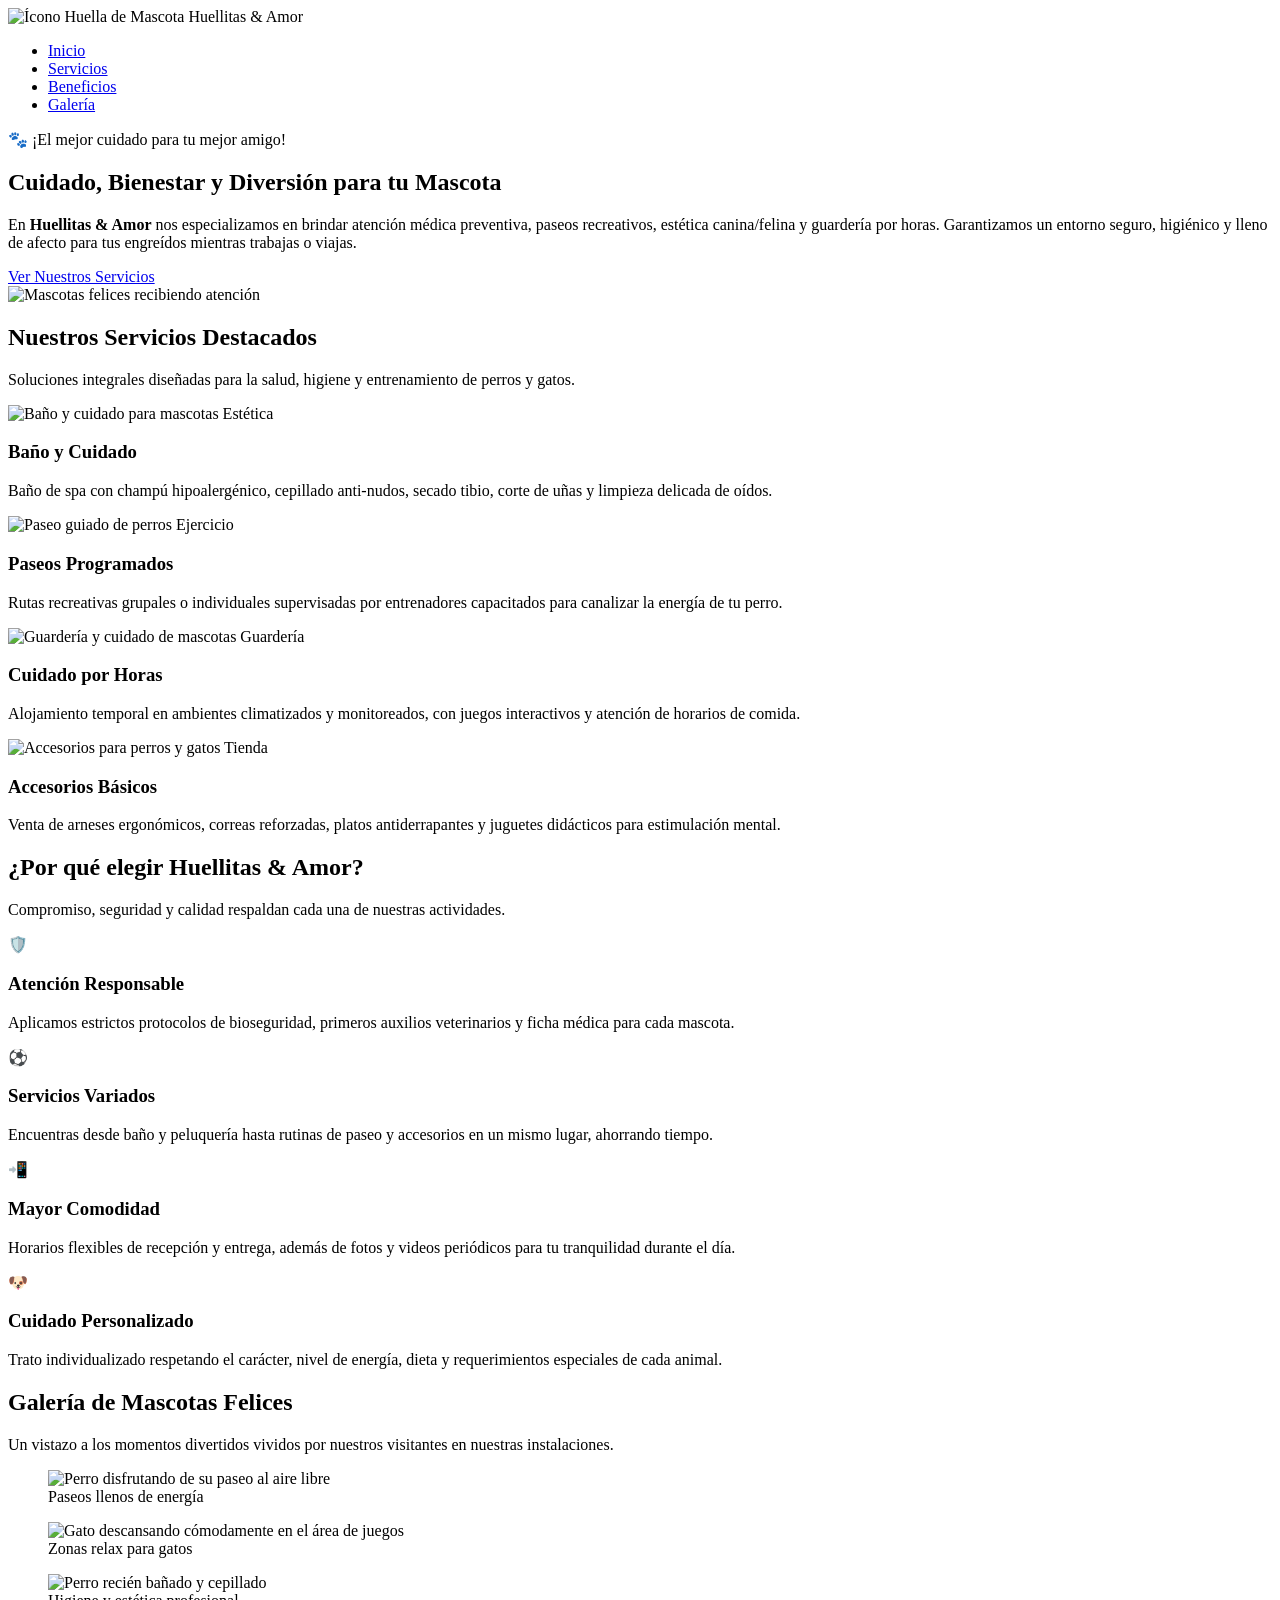
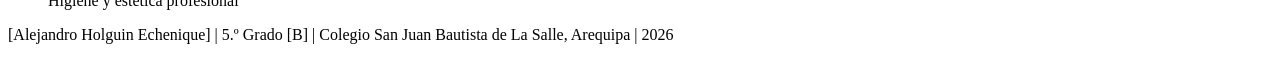
==== index.html @ 1573db3b "Rename PATITAS FELICES_.html to index.html" ====
<!DOCTYPE html>
<html lang="es">
<head>
    <meta charset="UTF-8">
    <meta name="viewport" content="width=device-width, initial-scale=1.0">
    <title>Huellitas & Amor - Servicios Integrales para Mascotas</title>
    <!-- Vinculación del archivo CSS externo -->
    <link rel="stylesheet" href="css/PATIAS FELICES_.css">
</head>
<body>

    <!-- 1. ENCABEZADO Y NAVEGACIÓN -->
    <header class="header-principal">
        <div class="logo-contenedor">
            <!-- 2. Ícono de la identidad del emprendimiento -->
            <img src="img/icono perro.png" alt="Ícono Huella de Mascota" class="icono-marca">
            <span class="nombre-marca">Huellitas & Amor</span>
        </div>
        
        <!-- 3. Menú de navegación con estilo diferenciado -->
        <nav class="menu-navegacion">
            <ul>
                <li><a href="#inicio" class="activo">Inicio</a></li>
                <li><a href="#servicios">Servicios</a></li>
                <li><a href="#beneficios">Beneficios</a></li>
                <li><a href="#galeria">Galería</a></li>
            </ul>
        </nav>
    </header>

    <main>
        <!-- 4. TÍTULO PRINCIPAL Y 5. SECCIÓN HERO -->
        <section id="inicio" class="seccion-hero">
            <div class="hero-contenido">
                <span class="badge-bienvenida">🐾 ¡El mejor cuidado para tu mejor amigo!</span>
                <h1>Cuidado, Bienestar y Diversión para tu Mascota</h1>
                <p>En <strong>Huellitas & Amor</strong> nos especializamos en brindar atención médica preventiva, paseos recreativos, estética canina/felina y guardería por horas. Garantizamos un entorno seguro, higiénico y lleno de afecto para tus engreídos mientras trabajas o viajas.</p>
                <a href="#servicios" class="boton-hero">Ver Nuestros Servicios</a>
            </div>
            <div class="hero-imagen-container">
                <img src="img/perro.jpg" alt="Mascotas felices recibiendo atención" class="imagen-hero">
            </div>
        </section>

        <!-- 6. BODY - SECCIÓN 1: EXACTAMENTE 4 CARDS -->
        <section id="servicios" class="seccion-servicios">
            <h2 class="titulo-seccion">Nuestros Servicios Destacados</h2>
            <p class="subtitulo-seccion">Soluciones integrales diseñadas para la salud, higiene y entrenamiento de perros y gatos.</p>
            
            <div class="contenedor-cards">
                <!-- Card 1 -->
                <article class="card card-naranja">
                    <div class="card-imagen-box">
                        <img src="img/baño de perro.jpg" alt="Baño y cuidado para mascotas" class="card-imagen">
                        <span class="card-categoria">Estética</span>
                    </div>
                    <div class="card-cuerpo">
                        <h3>Baño y Cuidado</h3>
                        <p>Baño de spa con champú hipoalergénico, cepillado anti-nudos, secado tibio, corte de uñas y limpieza delicada de oídos.</p>
                    </div>
                </article>

                <!-- Card 2 -->
                <article class="card card-turquesa">
                    <div class="card-imagen-box">
                        <img src="img/perro asistencia.jpg" alt="Paseo guiado de perros" class="card-imagen">
                        <span class="card-categoria">Ejercicio</span>
                    </div>
                    <div class="card-cuerpo">
                        <h3>Paseos Programados</h3>
                        <p>Rutas recreativas grupales o individuales supervisadas por entrenadores capacitados para canalizar la energía de tu perro.</p>
                    </div>
                </article>

                <!-- Card 3 -->
                <article class="card card-amarillo">
                    <div class="card-imagen-box">
                        <img src="img/cuidado de mascotas.webp" alt="Guardería y cuidado de mascotas" class="card-imagen">
                        <span class="card-categoria">Guardería</span>
                    </div>
                    <div class="card-cuerpo">
                        <h3>Cuidado por Horas</h3>
                        <p>Alojamiento temporal en ambientes climatizados y monitoreados, con juegos interactivos y atención de horarios de comida.</p>
                    </div>
                </article>

                <!-- Card 4 -->
                <article class="card card-morado">
                    <div class="card-imagen-box">
                        <img src="img/accseroios para perro.webp" alt="Accesorios para perros y gatos" class="card-imagen">
                        <span class="card-categoria">Tienda</span>
                    </div>
                    <div class="card-cuerpo">
                        <h3>Accesorios Básicos</h3>
                        <p>Venta de arneses ergonómicos, correas reforzadas, platos antiderrapantes y juguetes didácticos para estimulación mental.</p>
                    </div>
                </article>
            </div>
        </section>

        <!-- 7. BODY - SECCIÓN 2: BENEFICIOS O RAZONES PARA ELEGIRNOS -->
        <section id="beneficios" class="seccion-beneficios">
            <h2 class="titulo-seccion">¿Por qué elegir Huellitas & Amor?</h2>
            <p class="subtitulo-seccion">Compromiso, seguridad y calidad respaldan cada una de nuestras actividades.</p>

            <div class="grid-beneficios">
                <div class="beneficio-item b-1">
                    <div class="beneficio-icono">🛡️</div>
                    <h3>Atención Responsable</h3>
                    <p>Aplicamos estrictos protocolos de bioseguridad, primeros auxilios veterinarios y ficha médica para cada mascota.</p>
                </div>

                <div class="beneficio-item b-2">
                    <div class="beneficio-icono">⚽</div>
                    <h3>Servicios Variados</h3>
                    <p>Encuentras desde baño y peluquería hasta rutinas de paseo y accesorios en un mismo lugar, ahorrando tiempo.</p>
                </div>

                <div class="beneficio-item b-3">
                    <div class="beneficio-icono">📲</div>
                    <h3>Mayor Comodidad</h3>
                    <p>Horarios flexibles de recepción y entrega, además de fotos y videos periódicos para tu tranquilidad durante el día.</p>
                </div>

                <div class="beneficio-item b-4">
                    <div class="beneficio-icono">🐶</div>
                    <h3>Cuidado Personalizado</h3>
                    <p>Trato individualizado respetando el carácter, nivel de energía, dieta y requerimientos especiales de cada animal.</p>
                </div>
            </div>
        </section>

        <!-- 8. BODY - SECCIÓN 3: GALERÍA DE EXACTAMENTE 3 IMÁGENES -->
        <section id="galeria" class="seccion-galeria">
            <h2 class="titulo-seccion">Galería de Mascotas Felices</h2>
            <p class="subtitulo-seccion">Un vistazo a los momentos divertidos vividos por nuestros visitantes en nuestras instalaciones.</p>

            <div class="contenedor-galeria">
                <figure class="galeria-item">
                    <img src="img/perros en el aire.webp" alt="Perro disfrutando de su paseo al aire libre">
                    <figcaption>Paseos llenos de energía</figcaption>
                </figure>
                <figure class="galeria-item">
                    <img src="img/gato.jpg" alt="Gato descansando cómodamente en el área de juegos">
                    <figcaption>Zonas relax para gatos</figcaption>
                </figure>
                <figure class="galeria-item">
                    <img src="img/baño.jfif" alt="Perro recién bañado y cepillado">
                    <figcaption>Higiene y estética profesional</figcaption>
                </figure>
            </div>
        </section>
    </main>

    <!-- 9. PIE DE PÁGINA (FOOTER) -->
    <footer class="pie-pagina">
        <p>[Alejandro Holguin Echenique] | 5.º Grado [B] | Colegio San Juan Bautista de La Salle, Arequipa | 2026</p>
    </footer>

</body>
</html>
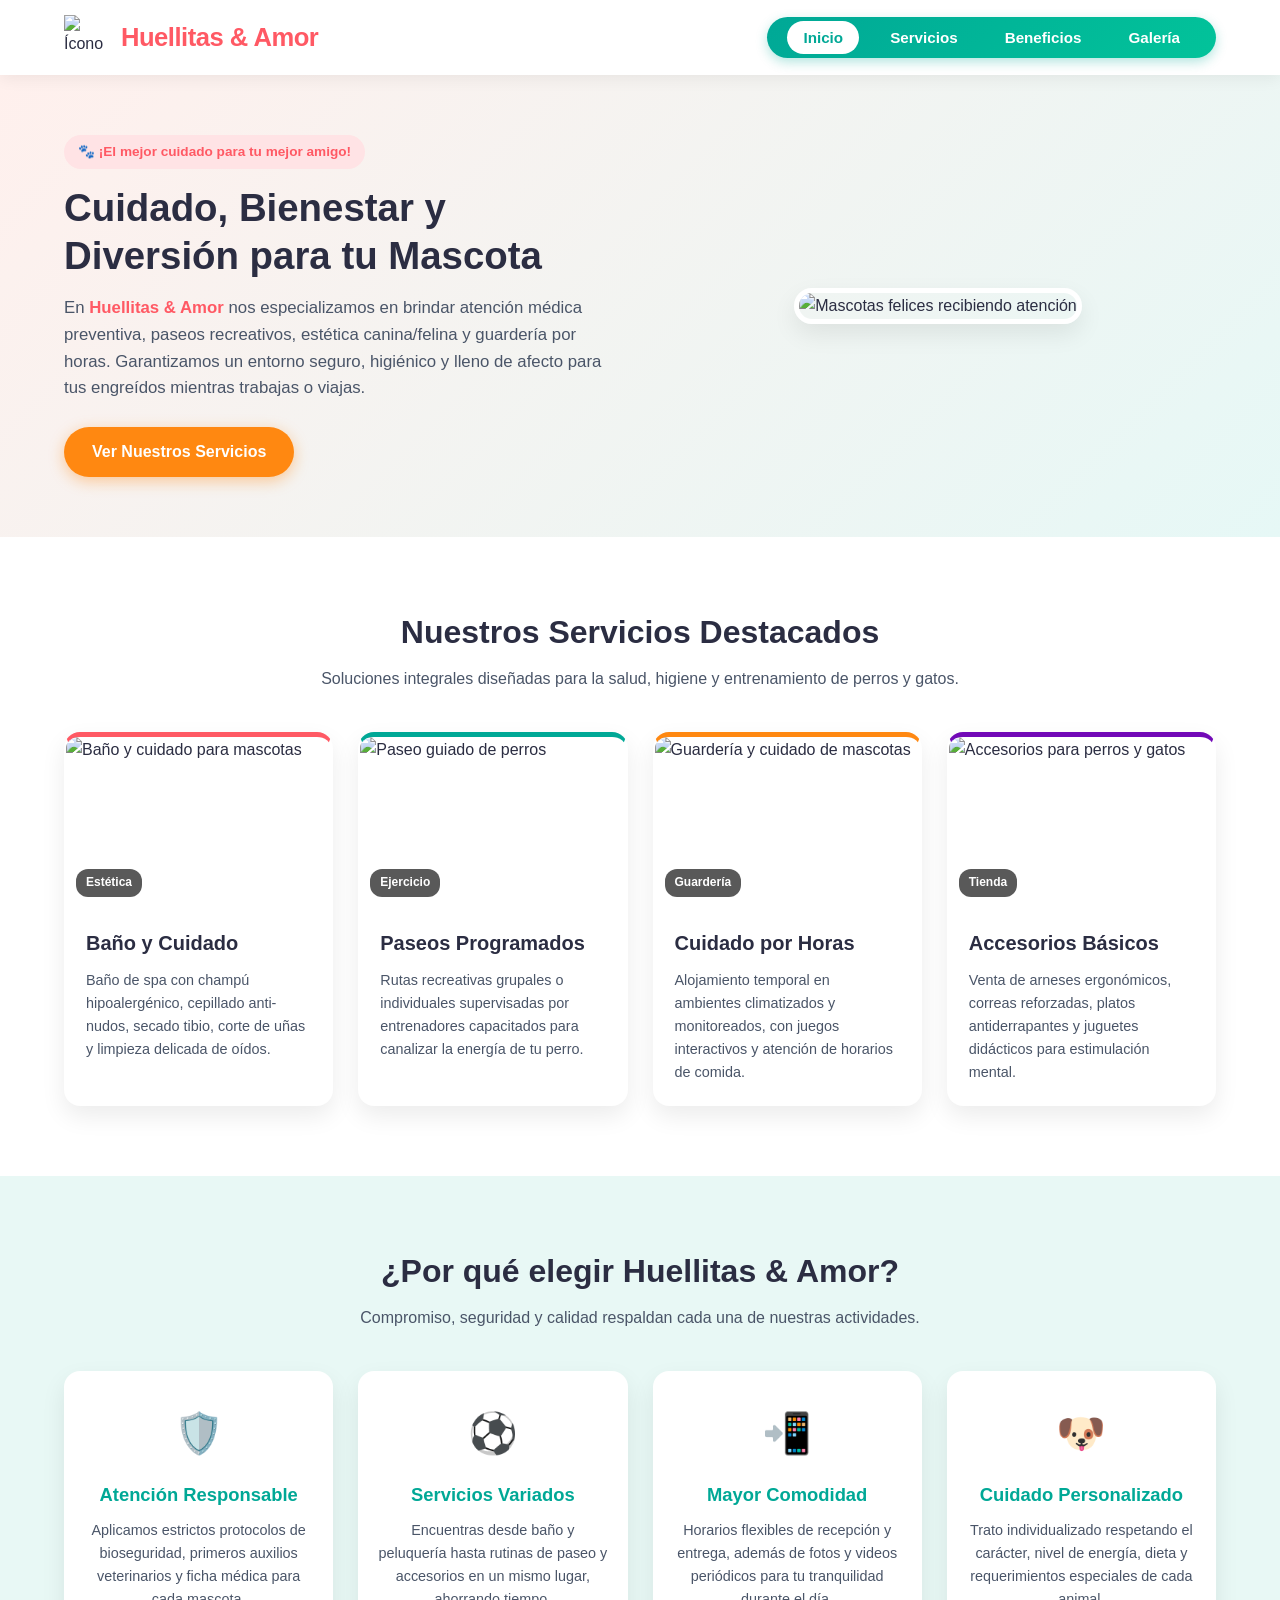
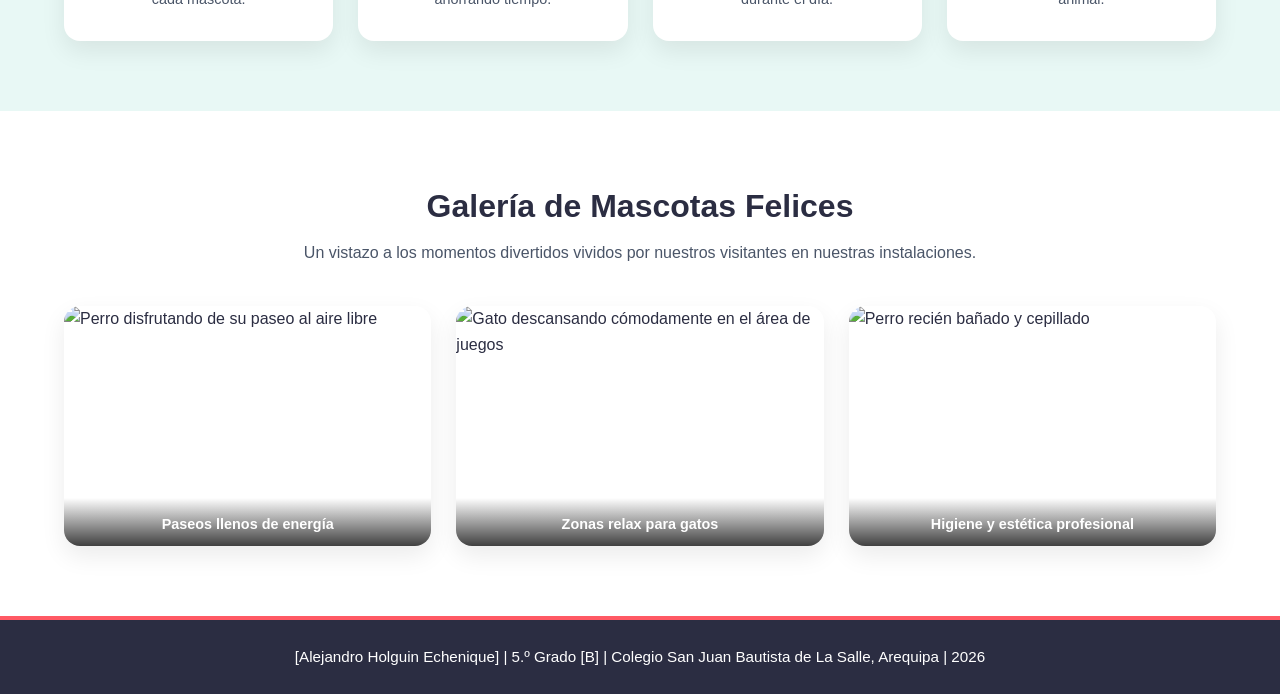
==== commit ed6eb26c: "Update index.html" ====
--- a/index.html
+++ b/index.html
@@ -5,7 +5,7 @@
     <meta name="viewport" content="width=device-width, initial-scale=1.0">
     <title>Huellitas & Amor - Servicios Integrales para Mascotas</title>
     <!-- Vinculación del archivo CSS externo -->
-    <link rel="stylesheet" href="css/PATIAS FELICES_.css">
+    <link rel="stylesheet" href="estilos.css">
 </head>
 <body>
 
--- a/estilos.css
+++ b/estilos.css
@@ -0,0 +1,350 @@
+/* ===================================================
+   HOJA DE ESTILOS PROFESIONAL - HUELLITAS & AMOR
+   Paleta de Colores Vivos para Empresa de Mascotas
+   =================================================== */
+
+/* Reset básico */
+* {
+    margin: 0;
+    padding: 0;
+    box-sizing: border-box;
+}
+
+/* Paleta de Colores Vivos y Tipografía */
+:root {
+    --color-naranja-vivo: #FF5964;
+    --color-naranja-calido: #FF8811;
+    --color-turquesa-vivo: #00A896;
+    --color-turquesa-claro: #E8F8F5;
+    --color-amarillo-sol: #F4D35E;
+    --color-morado-alegre: #7209B7;
+    --color-fondo-suave: #FAF9F6;
+    --color-blanco: #FFFFFF;
+    --color-texto-oscuro: #2B2D42;
+    --color-texto-gris: #4A5568;
+    --fuente-principal: 'Segoe UI', Tahoma, Geneva, Verdana, sans-serif;
+    --sombra-card: 0 10px 25px rgba(0, 0, 0, 0.08);
+}
+
+body {
+    font-family: var(--fuente-principal);
+    background-color: var(--color-fondo-suave);
+    color: var(--color-texto-oscuro);
+    line-height: 1.6;
+}
+
+/* 1. ENCABEZADO Y NAVEGACIÓN DIVERSIFICADA */
+.header-principal {
+    background-color: var(--color-blanco);
+    padding: 15px 5%;
+    display: flex;
+    justify-content: space-between;
+    align-items: center;
+    box-shadow: 0 4px 15px rgba(0, 0, 0, 0.06);
+    position: sticky;
+    top: 0;
+    z-index: 100;
+}
+
+.logo-contenedor {
+    display: flex;
+    align-items: center;
+    gap: 12px;
+}
+
+.icono-marca {
+    width: 45px;
+    height: 45px;
+    object-fit: contain;
+}
+
+.nombre-marca {
+    font-size: 1.6rem;
+    font-weight: 800;
+    color: var(--color-naranja-vivo);
+    letter-spacing: -0.5px;
+}
+
+/* Menú de navegación con color vibrante e independiente */
+.menu-navegacion {
+    background: linear-gradient(135deg, var(--color-turquesa-vivo), #02C39A);
+    padding: 8px 20px;
+    border-radius: 30px;
+    box-shadow: 0 4px 12px rgba(0, 168, 150, 0.3);
+}
+
+.menu-navegacion ul {
+    display: flex;
+    list-style: none;
+    gap: 15px;
+}
+
+.menu-navegacion a {
+    text-decoration: none;
+    color: var(--color-blanco);
+    font-weight: 700;
+    font-size: 0.95rem;
+    padding: 8px 16px;
+    border-radius: 20px;
+    transition: all 0.3s ease;
+}
+
+.menu-navegacion a:hover,
+.menu-navegacion a.activo {
+    background-color: var(--color-blanco);
+    color: var(--color-turquesa-vivo);
+}
+
+/* 4 y 5. SECCIÓN HERO */
+.seccion-hero {
+    background: linear-gradient(135deg, #FFF0ED 0%, #E6F8F6 100%);
+    padding: 60px 5%;
+    display: flex;
+    align-items: center;
+    justify-content: space-between;
+    gap: 40px;
+}
+
+.hero-contenido {
+    flex: 1;
+}
+
+.badge-bienvenida {
+    display: inline-block;
+    background-color: #FFE3E5;
+    color: var(--color-naranja-vivo);
+    font-weight: 700;
+    font-size: 0.85rem;
+    padding: 6px 14px;
+    border-radius: 20px;
+    margin-bottom: 15px;
+}
+
+.hero-contenido h1 {
+    font-size: 2.4rem;
+    color: var(--color-texto-oscuro);
+    margin-bottom: 15px;
+    line-height: 1.25;
+}
+
+.hero-contenido strong {
+    color: var(--color-naranja-vivo);
+}
+
+.hero-contenido p {
+    font-size: 1.05rem;
+    color: var(--color-texto-gris);
+    margin-bottom: 25px;
+}
+
+.boton-hero {
+    display: inline-block;
+    background-color: var(--color-naranja-calido);
+    color: var(--color-blanco);
+    text-decoration: none;
+    font-weight: 700;
+    padding: 12px 28px;
+    border-radius: 25px;
+    box-shadow: 0 4px 15px rgba(255, 136, 17, 0.4);
+    transition: transform 0.3s ease, background-color 0.3s ease;
+}
+
+.boton-hero:hover {
+    transform: translateY(-3px);
+    background-color: var(--color-naranja-vivo);
+}
+
+.hero-imagen-container {
+    flex: 1;
+    text-align: center;
+}
+
+.imagen-hero {
+    width: 100%;
+    max-width: 480px;
+    height: 300px;
+    object-fit: cover;
+    border-radius: 20px;
+    border: 5px solid var(--color-blanco);
+    box-shadow: var(--sombra-card);
+}
+
+/* TÍTULOS GENERALES */
+.titulo-seccion {
+    text-align: center;
+    font-size: 2rem;
+    color: var(--color-texto-oscuro);
+    margin-bottom: 8px;
+}
+
+.subtitulo-seccion {
+    text-align: center;
+    color: var(--color-texto-gris);
+    margin-bottom: 40px;
+    font-size: 1rem;
+}
+
+/* 6. SECCIÓN 1: CARDS */
+.seccion-servicios {
+    padding: 70px 5%;
+    background-color: var(--color-blanco);
+}
+
+.contenedor-cards {
+    display: grid;
+    grid-template-columns: repeat(auto-fit, minmax(240px, 1fr));
+    gap: 25px;
+}
+
+.card {
+    background-color: var(--color-blanco);
+    border-radius: 16px;
+    overflow: hidden;
+    box-shadow: var(--sombra-card);
+    transition: transform 0.3s ease, box-shadow 0.3s ease;
+    border: 2px solid transparent;
+}
+
+.card:hover {
+    transform: translateY(-8px);
+    box-shadow: 0 15px 30px rgba(0, 0, 0, 0.12);
+}
+
+/* Diferenciación visual por card */
+.card-naranja { border-top: 5px solid var(--color-naranja-vivo); }
+.card-turquesa { border-top: 5px solid var(--color-turquesa-vivo); }
+.card-amarillo { border-top: 5px solid var(--color-naranja-calido); }
+.card-morado { border-top: 5px solid var(--color-morado-alegre); }
+
+.card-imagen-box {
+    position: relative;
+    height: 170px;
+}
+
+.card-imagen {
+    width: 100%;
+    height: 100%;
+    object-fit: cover;
+}
+
+.card-categoria {
+    position: absolute;
+    bottom: 10px;
+    left: 10px;
+    background-color: rgba(0, 0, 0, 0.65);
+    color: var(--color-blanco);
+    font-size: 0.75rem;
+    font-weight: 700;
+    padding: 4px 10px;
+    border-radius: 12px;
+}
+
+.card-cuerpo {
+    padding: 20px;
+}
+
+.card-cuerpo h3 {
+    color: var(--color-texto-oscuro);
+    font-size: 1.25rem;
+    margin-bottom: 10px;
+}
+
+.card-cuerpo p {
+    font-size: 0.9rem;
+    color: var(--color-texto-gris);
+}
+
+/* 7. SECCIÓN 2: BENEFICIOS */
+.seccion-beneficios {
+    padding: 70px 5%;
+    background-color: var(--color-turquesa-claro);
+}
+
+.grid-beneficios {
+    display: grid;
+    grid-template-columns: repeat(auto-fit, minmax(220px, 1fr));
+    gap: 25px;
+}
+
+.beneficio-item {
+    background-color: var(--color-blanco);
+    padding: 30px 20px;
+    border-radius: 16px;
+    text-align: center;
+    box-shadow: var(--sombra-card);
+    transition: transform 0.3s ease;
+}
+
+.beneficio-item:hover {
+    transform: scale(1.03);
+}
+
+.beneficio-icono {
+    font-size: 2.5rem;
+    margin-bottom: 15px;
+}
+
+.beneficio-item h3 {
+    color: var(--color-turquesa-vivo);
+    font-size: 1.15rem;
+    margin-bottom: 10px;
+}
+
+.beneficio-item p {
+    font-size: 0.9rem;
+    color: var(--color-texto-gris);
+}
+
+/* 8. SECCIÓN 3: GALERÍA (Exactamente 3 imágenes) */
+.seccion-galeria {
+    padding: 70px 5%;
+    background-color: var(--color-blanco);
+}
+
+.contenedor-galeria {
+    display: grid;
+    grid-template-columns: repeat(3, 1fr);
+    gap: 25px;
+}
+
+.galeria-item {
+    position: relative;
+    border-radius: 16px;
+    overflow: hidden;
+    box-shadow: var(--sombra-card);
+}
+
+.galeria-item img {
+    width: 100%;
+    height: 240px;
+    object-fit: cover;
+    display: block;
+    transition: transform 0.5s ease;
+}
+
+.galeria-item:hover img {
+    transform: scale(1.08);
+}
+
+.galeria-item figcaption {
+    position: absolute;
+    bottom: 0;
+    width: 100%;
+    background: linear-gradient(transparent, rgba(0, 0, 0, 0.75));
+    color: var(--color-blanco);
+    text-align: center;
+    padding: 15px 10px 10px;
+    font-size: 0.9rem;
+    font-weight: 600;
+}
+
+/* 9. PIE DE PÁGINA (FOOTER) */
+.pie-pagina {
+    background-color: var(--color-texto-oscuro);
+    color: var(--color-blanco);
+    text-align: center;
+    padding: 25px 5%;
+    font-size: 0.95rem;
+    font-weight: 500;
+    border-top: 4px solid var(--color-naranja-vivo);
+}
